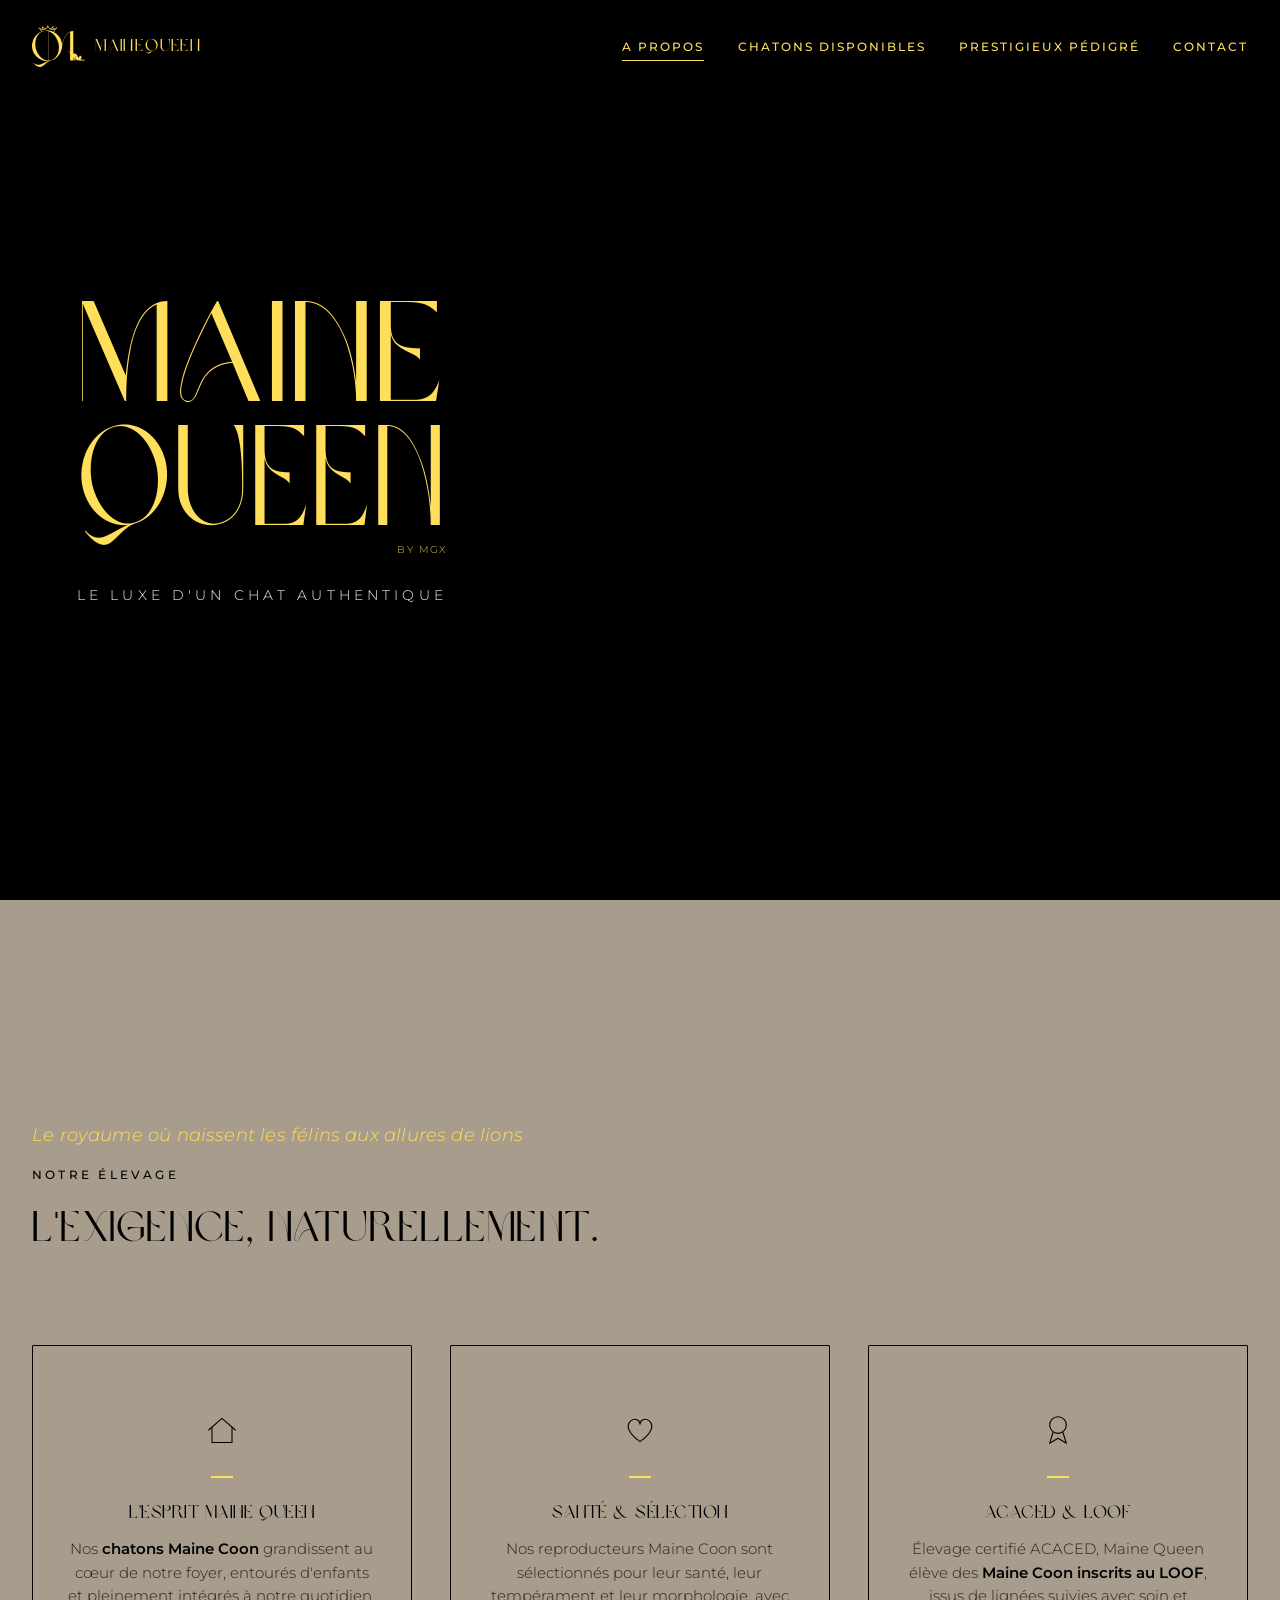
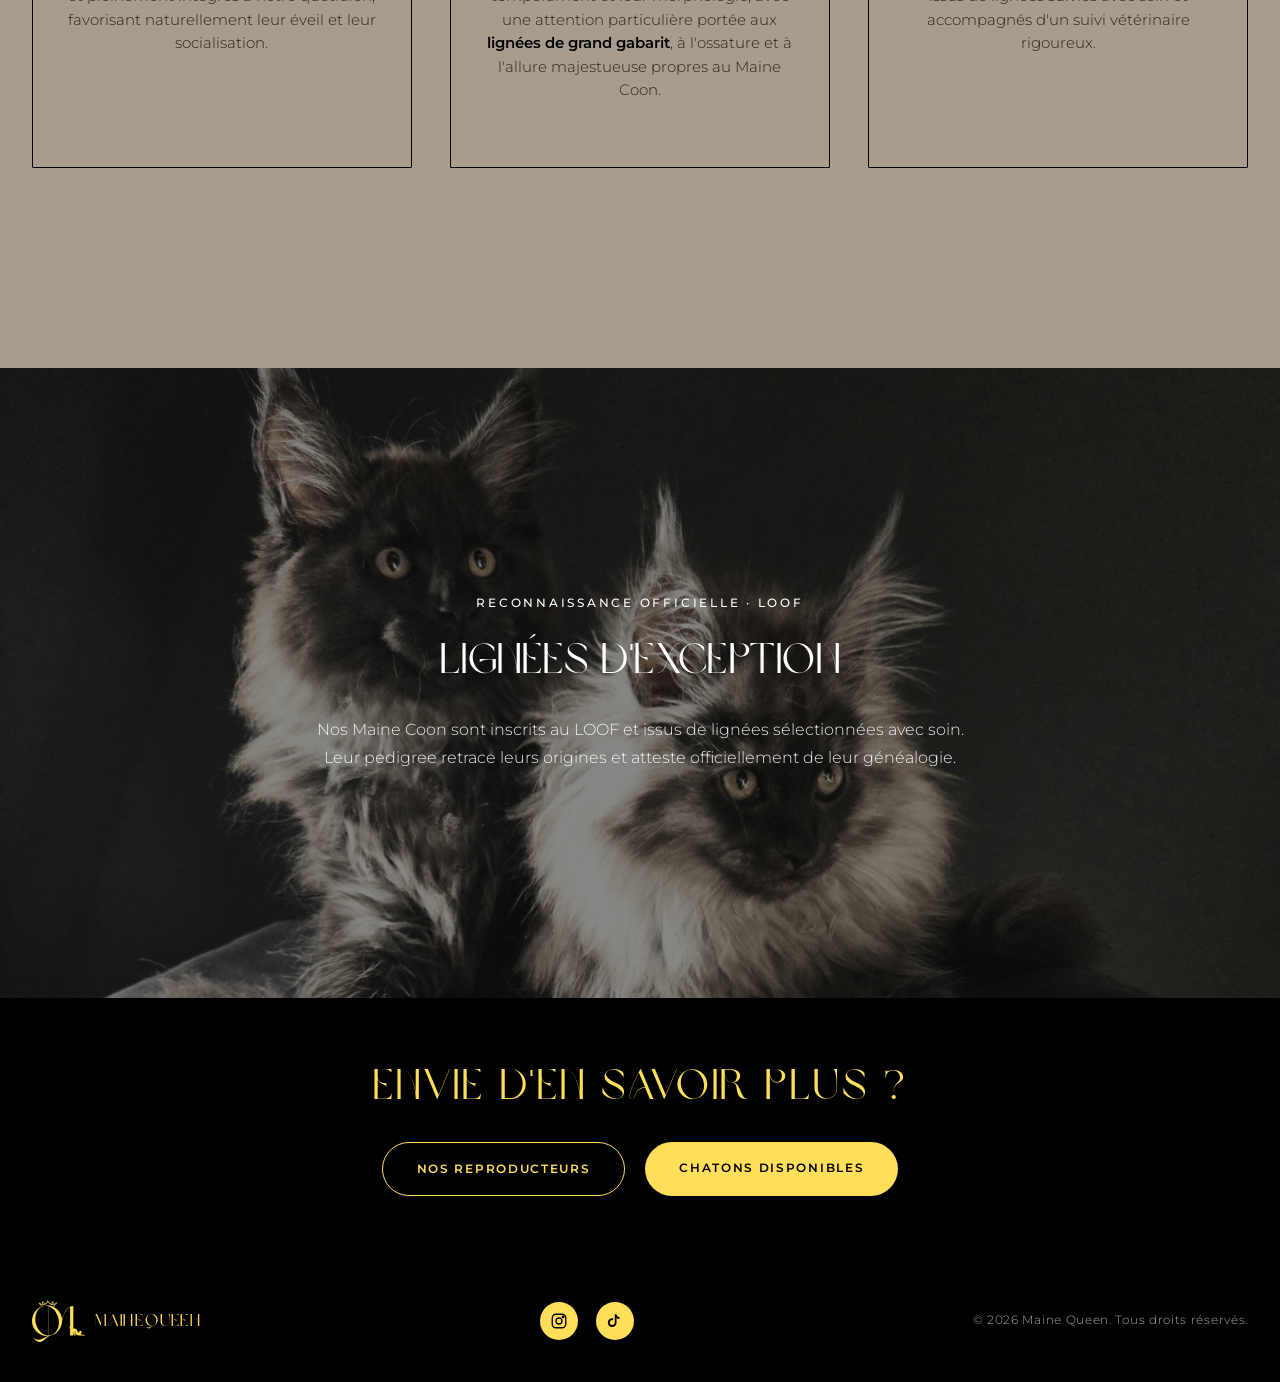
==== index.html @ 129308ff "Premier commit du site Maine Queen Site vitrine complet pour la chatterie Maine Queen : page A propo" ====
<!DOCTYPE html>
<html lang="fr">
<head>
<meta charset="UTF-8">
<meta name="viewport" content="width=device-width, initial-scale=1.0">
<title>Maine Queen — Élevage familial de Maine Coon</title>
<meta name="description" content="Maine Queen, élevage familial de Maine Coon Black Smoke et Silver, certifié ACACED et LOOF. Découvrez nos reproducteurs et nos prochaines portées.">
<link rel="icon" type="image/svg+xml" href="images/logo/logo-gold.svg">
<link rel="preconnect" href="https://fonts.googleapis.com">
<link rel="stylesheet" href="css/style.css?v=79">
</head>
<body>

<header class="site-header nav-overlay" id="siteHeader">
  <nav class="nav">
    <a href="index.html" class="logo">
      <img class="logo-mark" src="images/logo/logo-gold.svg" alt="Maine Queen">
      <span class="logo-text">Maine&nbsp;Queen</span>
    </a>
    <button class="nav-toggle" id="navToggle" aria-label="Ouvrir le menu" aria-expanded="false">
      <span></span><span></span><span></span>
    </button>
    <ul class="nav-links" id="navLinks">
      <li><a href="index.html" aria-current="page">A propos</a></li>
      <li><a href="chatons-disponibles.html">Chatons disponibles</a></li>
      <li><a href="prestigieux-pedigree.html">Prestigieux pédigré</a></li>
      <li><a href="contact.html">Contact</a></li>
    </ul>
  </nav>
</header>

<main>

  <!-- HERO VIDEO -->
  <section class="hero-video">
    <video class="hero-video-el" autoplay muted loop playsinline poster="images/chatterie/visuel-2.jpg">
      <source src="images/hero/hero-video.mp4" type="video/mp4">
    </video>
    <div class="hero-video-fade" aria-hidden="true"></div>
    <div class="hero-video-caption">
      <div class="hero-video-title-group" id="heroTitleGroup">
        <h1 class="hero-video-title">
          <span class="hero-video-line" id="lineMaine">Maine</span>
          <span class="hero-video-line" id="lineQueen">Queen</span>
        </h1>
        <p class="hero-video-by">by mgx</p>
        <p class="hero-video-tagline" id="heroTagline">Le luxe d'un chat authentique</p>
      </div>
    </div>
  </section>


  <!-- NOTRE ÉLEVAGE -->
  <section class="section-taupe elevage-section">
    <div class="container">
      <div class="elevage-header-left">
        <p class="elevage-kicker">Le royaume où naissent les félins aux allures de lions</p>
        <span class="eyebrow">Notre élevage</span>
        <h3 class="feature-title-lg elevage-title-left">L'exigence, naturellement.</h3>
      </div>

      <div class="elevage-cards">
        <div class="elevage-card">
          <svg class="elevage-card-icon" viewBox="0 0 48 48" fill="none" xmlns="http://www.w3.org/2000/svg">
            <path d="M8 24 L24 10 L40 24" stroke="currentColor" stroke-width="1.3" stroke-linecap="round" stroke-linejoin="round"/>
            <path d="M12 21 V39 H36 V21" stroke="currentColor" stroke-width="1.3" stroke-linecap="round" stroke-linejoin="round"/>
          </svg>
          <div class="elevage-card-divider"></div>
          <h4>L'esprit Maine Queen</h4>
          <p>Nos <strong>chatons Maine Coon</strong> grandissent au cœur de notre foyer, entourés d'enfants et pleinement intégrés à notre quotidien, favorisant naturellement leur éveil et leur socialisation.</p>
        </div>

        <div class="elevage-card">
          <svg class="elevage-card-icon" viewBox="0 0 48 48" fill="none" xmlns="http://www.w3.org/2000/svg">
            <path d="M24 38 C11 29 6 19 13 13 C18 9 24 12 24 17 C24 12 30 9 35 13 C42 19 37 29 24 38 Z" stroke="currentColor" stroke-width="1.3" stroke-linecap="round" stroke-linejoin="round"/>
          </svg>
          <div class="elevage-card-divider"></div>
          <h4>Santé &amp; sélection</h4>
          <p>Nos reproducteurs Maine Coon sont sélectionnés pour leur santé, leur tempérament et leur morphologie, avec une attention particulière portée aux <strong>lignées de grand gabarit</strong>, à l'ossature et à l'allure majestueuse propres au Maine Coon.</p>
        </div>

        <div class="elevage-card">
          <svg class="elevage-card-icon" viewBox="0 0 48 48" fill="none" xmlns="http://www.w3.org/2000/svg">
            <circle cx="24" cy="18" r="10" stroke="currentColor" stroke-width="1.3"/>
            <path d="M18 27 L14 40 L24 34 L34 40 L30 27" stroke="currentColor" stroke-width="1.3" stroke-linecap="round" stroke-linejoin="round"/>
          </svg>
          <div class="elevage-card-divider"></div>
          <h4>ACACED &amp; LOOF</h4>
          <p>Élevage certifié ACACED, Maine Queen élève des <strong>Maine Coon inscrits au LOOF</strong>, issus de lignées suivies avec soin et accompagnés d'un suivi vétérinaire rigoureux.</p>
        </div>
      </div>
    </div>

  </section>

  <!-- LOOF / PÉDIGRÉ — full-bleed editorial photo -->
  <section class="loof-hero">
    <div class="loof-hero-media">
      <img src="images/chatterie/lignees-exception.jpg" alt="Maine Coon Maine Queen — lignées d'exception">
      <div class="loof-hero-veil"></div>
    </div>
    <div class="loof-hero-content">
      <span class="loof-eyebrow">Reconnaissance officielle · LOOF</span>
      <h2 class="loof-hero-title">Lignées d'exception</h2>
      <p class="loof-hero-text">Nos Maine Coon sont inscrits au LOOF et issus de lignées sélectionnées avec soin. Leur pedigree retrace leurs origines et atteste officiellement de leur généalogie.</p>
    </div>
  </section>

  <!-- CTA -->
  <section class="section-sm section-black">
    <div class="container" style="text-align:center;">
      <h2 class="section-heading" style="margin-bottom:32px;">Envie d'en savoir plus ?</h2>
      <div style="display:flex; gap:20px; justify-content:center; flex-wrap:wrap;">
        <a href="prestigieux-pedigree.html" class="btn btn-outline">Nos reproducteurs</a>
        <a href="chatons-disponibles.html" class="btn btn-gold">Chatons disponibles</a>
      </div>
    </div>
  </section>

</main>

<footer class="site-footer">
  <div class="container footer-inner">
    <a href="index.html" class="logo">
      <img class="logo-mark" src="images/logo/logo-gold.svg" alt="Maine Queen">
      <span class="logo-text">Maine&nbsp;Queen</span>
    </a>
    <div class="social-links">
      <a href="https://www.instagram.com/maine_queen74" target="_blank" rel="noopener" aria-label="Instagram">
        <svg viewBox="0 0 24 24" fill="none" stroke="currentColor" stroke-width="1.8"><rect x="3" y="3" width="18" height="18" rx="5"/><circle cx="12" cy="12" r="4"/><circle cx="17.5" cy="6.5" r="1"/></svg>
      </a>
      <a href="https://www.tiktok.com/@maine_queen74" target="_blank" rel="noopener" aria-label="TikTok">
        <svg viewBox="0 0 24 24" fill="currentColor"><path d="M14 3c.4 2 1.9 3.6 4 3.9v2.4c-1.5 0-2.9-.4-4-1.2v6.1c0 3.2-2.6 5.8-5.8 5.8S2.4 17.4 2.4 14.2 5 8.4 8.2 8.4c.4 0 .8 0 1.2.1v2.5a3.3 3.3 0 1 0 2.3 3.2V3H14z"/></svg>
      </a>
    </div>
    <p class="footer-copy">© 2026 Maine Queen. Tous droits réservés.</p>
  </div>
</footer>

<script src="js/main.js"></script>
</body>
</html>
---- css/style.css ----
/* ==========================================================================
   Maine Queen — Design System
   ========================================================================== */

@import url('https://fonts.googleapis.com/css2?family=Prata&family=Montserrat:wght@300;400;500;600&display=swap');

@font-face {
  font-family: 'Brown Sugar';
  src: url('../fonts/BrownSugar.ttf') format('truetype');
  font-weight: normal;
  font-style: normal;
  font-display: swap;
}

:root {
  --color-black: #000000;
  --color-black-soft: #0a0a0a;
  --color-gold: #ffde59;
  --color-gold-dark: #e6c23f;
  --color-cream: #faf6ee;
  --color-taupe: #a89d8d;
  --color-taupe-light: #d9d2c6;
  --color-text-dark: #26221d;
  --color-text-light: #f6f1e6;
  --color-white: #ffffff;

  --font-display: 'Brown Sugar', 'Prata', 'Georgia', serif;
  --font-body: 'Montserrat', 'Helvetica Neue', Arial, sans-serif;

  --max-width: 1280px;
  --nav-height: 92px;

  --transition: 0.25s ease;
}

/* ---------- Reset ---------- */
*, *::before, *::after { box-sizing: border-box; margin: 0; padding: 0; }

html { scroll-behavior: smooth; }

body {
  font-family: var(--font-body);
  color: var(--color-text-dark);
  background: var(--color-cream);
  line-height: 1.65;
  font-weight: 300;
  -webkit-font-smoothing: antialiased;
}

img { max-width: 100%; display: block; }

a { color: inherit; text-decoration: none; }

ul { list-style: none; }

button { font-family: inherit; cursor: pointer; border: none; background: none; }

h1, h2, h3, h4 {
  font-family: var(--font-display);
  font-weight: 400;
  line-height: 1.15;
}

.container {
  max-width: var(--max-width);
  margin: 0 auto;
  padding: 0 32px;
}

/* ---------- Eyebrow / small caps label ---------- */
.eyebrow {
  font-family: var(--font-body);
  font-size: 0.72rem;
  letter-spacing: 0.28em;
  text-transform: uppercase;
  font-weight: 500;
}

/* ==========================================================================
   Top bar
   ========================================================================== */
.top-bar {
  background: var(--color-black-soft);
  border-bottom: 1px solid rgba(255, 222, 89, 0.15);
  padding: 9px 0;
}

.top-bar p {
  text-align: center;
  color: var(--color-gold);
  font-size: 0.68rem;
  letter-spacing: 0.16em;
  text-transform: uppercase;
  font-weight: 500;
  opacity: 0.9;
}

/* ==========================================================================
   Header / Navigation
   ========================================================================== */
.site-header {
  position: sticky;
  top: 0;
  z-index: 100;
  background: var(--color-black);
  height: var(--nav-height);
}

/* Transparent overlay variant — sits on top of the hero video, turns solid on scroll */
.site-header.nav-overlay {
  position: fixed;
  top: 0;
  left: 0;
  right: 0;
  background: transparent;
  transition: background var(--transition);
}

.site-header.nav-overlay.scrolled {
  background: var(--color-black);
}

.nav {
  max-width: var(--max-width);
  margin: 0 auto;
  height: 100%;
  padding: 0 clamp(16px, 4vw, 32px);
  display: flex;
  align-items: center;
  justify-content: space-between;
  gap: 20px;
}

.logo {
  display: flex;
  align-items: center;
  gap: 10px;
  color: var(--color-gold);
}

.logo-mark { height: clamp(30px, 6vw, 42px); width: auto; flex-shrink: 0; }

.logo-text {
  font-family: var(--font-display);
  font-size: clamp(0.8rem, 2.4vw, 1.05rem);
  letter-spacing: 0.08em;
  white-space: nowrap;
}

.nav-links {
  display: flex;
  gap: clamp(10px, 2.6vw, 42px);
}

.nav-links a {
  color: var(--color-gold);
  font-size: clamp(0.58rem, 1.5vw, 0.78rem);
  letter-spacing: clamp(0.05em, 1vw, 0.16em);
  text-transform: uppercase;
  font-weight: 500;
  white-space: nowrap;
  padding-bottom: 6px;
  border-bottom: 1px solid transparent;
  transition: border-color var(--transition);
}

.nav-links a:hover,
.nav-links a[aria-current="page"] {
  border-bottom-color: var(--color-gold);
}

.nav-toggle {
  display: none;
  flex-direction: column;
  gap: 5px;
  padding: 8px;
}

.nav-toggle span {
  width: 24px;
  height: 1.5px;
  background: var(--color-gold);
  transition: transform var(--transition), opacity var(--transition);
}

/* ==========================================================================
   Buttons
   ========================================================================== */
.btn {
  display: inline-block;
  font-size: 0.75rem;
  letter-spacing: 0.14em;
  text-transform: uppercase;
  font-weight: 600;
  padding: 16px 34px;
  border-radius: 999px;
  transition: transform var(--transition), background var(--transition);
}

.btn-gold {
  background: var(--color-gold);
  color: var(--color-black);
}

.btn-gold:hover { background: var(--color-gold-dark); transform: translateY(-2px); }

.btn-outline {
  background: transparent;
  color: var(--color-gold);
  border: 1px solid var(--color-gold);
}

.btn-outline:hover { background: var(--color-gold); color: var(--color-black); }

/* ==========================================================================
   Hero video
   ========================================================================== */
.hero-video {
  position: relative;
  width: 100%;
  height: 100vh;
  height: 100svh;
  overflow: hidden;
  background: var(--color-black);
}

.hero-video-el {
  width: 100%;
  height: 100%;
  object-fit: cover;
  object-position: center;
  display: block;
}

/* fades from black to reveal the video on load */
.hero-video-fade {
  position: absolute;
  inset: 0;
  background: var(--color-black);
  opacity: 1;
  animation: hero-fade-in 1.6s ease forwards;
  pointer-events: none;
}

.hero-video-caption {
  position: absolute;
  top: 50%;
  left: 6%;
  transform: translateY(-50%);
  z-index: 10;
  pointer-events: none;
  text-align: left;
  max-width: 90%;
}

.hero-video-title-group {
  width: max-content;
  max-width: 100%;
}

.hero-video-caption h1 {
  color: var(--color-gold);
  font-size: clamp(4.2rem, 11vw, 9.5rem);
  text-transform: uppercase;
  letter-spacing: 0.02em;
  line-height: 0.88;
  text-shadow: 0 2px 24px rgba(0, 0, 0, 0.5);
}

.hero-video-line {
  display: block;
  width: max-content;
  transform-origin: left top;
}

.hero-video-by {
  color: var(--color-gold);
  font-size: 0.65rem;
  letter-spacing: 0.14em;
  text-transform: uppercase;
  text-align: right;
  opacity: 0.9;
  margin-top: 0;
}

.hero-video-tagline {
  color: var(--color-text-light);
  font-size: clamp(0.6rem, 2.2vw, 0.85rem);
  letter-spacing: 0.05em;
  text-transform: uppercase;
  white-space: nowrap;
  width: max-content;
  transform-origin: left top;
  margin-top: 26px;
  text-shadow: 0 2px 12px rgba(0, 0, 0, 0.5);
}

/* smooths the cut into the section below */
.hero-video::after {
  content: '';
  position: absolute;
  left: 0;
  right: 0;
  bottom: 0;
  height: 220px;
  background: linear-gradient(to bottom, transparent, var(--color-black));
  pointer-events: none;
}

@keyframes hero-fade-in {
  from { opacity: 1; }
  to { opacity: 0; }
}

/* ==========================================================================
   Photo placeholder (until real photos are added)
   ========================================================================== */
.photo-placeholder {
  display: flex;
  flex-direction: column;
  align-items: center;
  justify-content: center;
  gap: 10px;
  text-align: center;
  min-height: 260px;
  height: 100%;
  width: 100%;
  border: 1px dashed var(--color-gold);
  background: repeating-linear-gradient(
    135deg,
    rgba(255, 222, 89, 0.06),
    rgba(255, 222, 89, 0.06) 10px,
    transparent 10px,
    transparent 20px
  );
  color: var(--color-gold);
  padding: 24px;
  border-radius: 4px;
}

.photo-placeholder svg { width: 34px; height: 34px; opacity: 0.8; }

.photo-placeholder span {
  font-size: 0.7rem;
  letter-spacing: 0.08em;
  text-transform: uppercase;
  max-width: 220px;
  opacity: 0.85;
}

/* ---------- Real photo frame ---------- */
.media-frame {
  width: 100%;
  height: 100%;
  min-height: 260px;
  border-radius: 4px;
  overflow: hidden;
}

.media-frame img {
  width: 100%;
  height: 100%;
  object-fit: cover;
  object-position: center 20%;
  display: block;
}

/* shows the full photo uncropped, letterboxed on the frame's own background */
.media-frame.contain {
  background: var(--color-black);
}

.media-frame.contain img {
  object-fit: contain;
  object-position: center;
}

/* variant on light backgrounds */
.photo-placeholder.on-light {
  border-color: var(--color-taupe);
  color: var(--color-taupe);
  background: repeating-linear-gradient(
    135deg,
    rgba(38, 34, 29, 0.04),
    rgba(38, 34, 29, 0.04) 10px,
    transparent 10px,
    transparent 20px
  );
}

/* ==========================================================================
   Sections — colour blocks
   ========================================================================== */
.section { padding: 100px 0; }
.section-sm { padding: 64px 0; }

.section-black { background: var(--color-black); color: var(--color-text-light); }
.section-gold { background: var(--color-gold); color: var(--color-black); }
.section-cream { background: var(--color-cream); color: var(--color-text-dark); }
.section-taupe { background: var(--color-taupe); color: var(--color-text-dark); }

.section-heading {
  text-transform: uppercase;
  letter-spacing: 0.06em;
  font-size: clamp(1.8rem, 3.4vw, 2.6rem);
  margin-bottom: 20px;
}

.section-black .section-heading,
.section-taupe .section-heading { color: var(--color-gold); }

.section-lead {
  max-width: 640px;
  font-size: 0.98rem;
}

/* ---------- Ticker / origin banner ---------- */
.ticker {
  background: var(--color-gold);
  color: var(--color-black);
  overflow: hidden;
  white-space: nowrap;
  padding: 14px 0;
}

.ticker-track {
  display: inline-block;
  padding-left: 100%;
  animation: ticker-scroll 22s linear infinite;
  font-size: 0.75rem;
  letter-spacing: 0.2em;
  text-transform: uppercase;
  font-weight: 600;
}

@keyframes ticker-scroll {
  from { transform: translateX(0); }
  to { transform: translateX(-100%); }
}

/* ==========================================================================
   Two-column feature block (text + photo)
   ========================================================================== */
.feature {
  display: grid;
  grid-template-columns: 1fr 1fr;
  gap: 64px;
  align-items: center;
}

.feature + .feature { margin-top: 90px; }

.feature-reverse { direction: rtl; }
.feature-reverse > * { direction: ltr; }

.feature h3 {
  color: var(--color-gold);
  text-transform: uppercase;
  letter-spacing: 0.05em;
  font-size: 1.5rem;
  margin-bottom: 18px;
}

.section-cream .feature h3,
.section-taupe .feature h3 { color: var(--color-black); }

.feature p + p { margin-top: 14px; }

/* ---------- "Notre élevage" — architectural 3-panel layout ---------- */
.elevage-section {
  padding-top: 220px;
  padding-bottom: 200px;
}

.elevage-header-left {
  text-align: left;
  margin-bottom: 96px;
}

.elevage-kicker {
  display: block;
  color: var(--color-gold);
  font-family: var(--font-body);
  font-style: italic;
  font-size: clamp(1rem, 1.5vw, 1.15rem);
  letter-spacing: 0.01em;
  margin: 0 0 16px;
}

.elevage-header-left .eyebrow {
  display: block;
  color: var(--color-black);
  margin-bottom: 22px;
}

.feature-title-lg {
  color: var(--color-black);
  text-transform: uppercase;
  letter-spacing: 0.03em;
  font-size: clamp(1.8rem, 3.4vw, 2.6rem);
  line-height: 1;
  white-space: nowrap;
}

.elevage-title-left {
  margin: 0;
}

.elevage-cards {
  display: grid;
  grid-template-columns: repeat(3, 1fr);
  gap: clamp(14px, 3vw, 48px);
}

.elevage-card {
  border: 1px solid var(--color-black);
  border-radius: 1px;
  background: transparent;
  padding: clamp(24px, 5vw, 64px) clamp(14px, 2.6vw, 36px);
  display: flex;
  flex-direction: column;
  align-items: center;
  text-align: center;
}

.elevage-card-icon {
  width: clamp(24px, 4vw, 40px);
  height: clamp(24px, 4vw, 40px);
  color: var(--color-black);
}

.elevage-card-divider {
  width: 22px;
  height: 2px;
  background: var(--color-gold);
  margin: clamp(14px, 2.6vw, 26px) 0 clamp(12px, 2.2vw, 24px);
}

.elevage-card h4 {
  font-family: var(--font-display);
  color: var(--color-black);
  text-transform: uppercase;
  letter-spacing: 0.03em;
  font-size: clamp(0.82rem, 1.7vw, 1.1rem);
  margin-bottom: clamp(8px, 1.6vw, 16px);
}

.elevage-card p {
  font-size: clamp(0.72rem, 1.3vw, 0.92rem);
  line-height: 1.6;
  color: var(--color-text-dark);
}

.elevage-card p strong {
  font-weight: 600;
  color: var(--color-black);
}

/* ---------- LOOF / Pédigré — full-bleed cinematic photo, centered ---------- */
.loof-hero {
  position: relative;
  width: 100vw;
  left: 50%;
  transform: translateX(-50%);
  height: clamp(480px, 70vh, 760px);
  overflow: hidden;
  color: var(--color-white);
}

.loof-hero-media {
  position: absolute;
  inset: 0;
  width: 100%;
  height: 100%;
}

.loof-hero-media img {
  position: absolute;
  inset: 0;
  width: 100%;
  height: 100%;
  object-fit: cover;
  object-position: center 20%;
}

.loof-hero-veil {
  position: absolute;
  inset: 0;
  background: rgba(15, 14, 12, 0.5);
}

.loof-hero-content {
  position: relative;
  z-index: 2;
  height: 100%;
  display: flex;
  flex-direction: column;
  align-items: center;
  justify-content: center;
  text-align: center;
  padding: 40px 24px;
}

.loof-eyebrow {
  font-family: var(--font-body);
  font-size: 0.72rem;
  letter-spacing: 0.24em;
  text-transform: uppercase;
  font-weight: 500;
  color: var(--color-white);
  margin-bottom: 26px;
}

.loof-hero-title {
  font-size: clamp(1.8rem, 3.4vw, 2.6rem);
  line-height: 1;
  white-space: nowrap;
  text-transform: uppercase;
  letter-spacing: 0.01em;
  color: var(--color-white);
  margin-bottom: 34px;
}

.loof-hero-text {
  max-width: 680px;
  font-size: 1.02rem;
  line-height: 1.75;
  color: var(--color-white);
  opacity: 0.92;
}

@media (max-width: 700px) {
  .loof-hero-title {
    white-space: normal;
    font-size: clamp(1.8rem, 3.4vw, 2.6rem);
  }
}

/* ---------- Mobile-only: header bar + hero video caption ---------- */
@media (max-width: 700px) {
  :root {
    --nav-height: 60px;
  }

  .logo-mark { height: 24px; }
  .logo-text { font-size: 0.68rem; }

  .hero-video-caption {
    top: auto;
    bottom: 30px;
    left: 26px;
    right: 26px;
    transform: none;
    max-width: calc(100% - 52px);
  }

  .hero-video-tagline {
    font-size: clamp(13px, 3.8vw, 15px);
    letter-spacing: 0.1em;
    margin-top: 30px;
  }

  .hero-video-el {
    object-position: 68% 32%;
  }
}

@media (max-width: 460px) {
  .elevage-cards {
    grid-template-columns: 1fr;
  }
}

@media (max-width: 700px) {
  .feature-title-lg {
    white-space: normal;
    font-size: clamp(1.8rem, 3.4vw, 2.6rem);
  }
}

/* ==========================================================================
   Reproducteur cards
   ========================================================================== */
.repro-grid {
  display: grid;
  gap: 56px;
}

.repro-card {
  display: grid;
  grid-template-columns: 1fr 1fr;
  gap: 0;
  background: var(--color-cream);
  border-radius: 4px;
  overflow: hidden;
}

.repro-info {
  padding: 44px;
  display: flex;
  flex-direction: column;
  justify-content: center;
  gap: 16px;
}

.repro-name {
  font-size: 1.6rem;
  text-transform: uppercase;
  letter-spacing: 0.06em;
}

.repro-info p { font-size: 0.92rem; }

.repro-info .btn { align-self: flex-start; margin-top: 10px; }

/* ==========================================================================
   Portée (litter) rows
   ========================================================================== */
.portee-row {
  display: grid;
  grid-template-columns: 260px 1fr;
  gap: 40px;
  align-items: center;
}

.portee-row + .portee-row { margin-top: 70px; }

.portee-year {
  font-size: 0.9rem;
  letter-spacing: 0.1em;
  opacity: 0.7;
  margin-bottom: 6px;
}

.portee-photo { border-radius: 50% / 40%; overflow: hidden; }
.portee-photo .photo-placeholder { border-radius: 50% / 40%; aspect-ratio: 1 / 1; min-height: unset; }

.portee-kittens {
  background: var(--color-cream);
  color: var(--color-text-dark);
  padding: 18px 24px;
  font-size: 0.88rem;
  display: inline-block;
  max-width: 460px;
}

.section-gold .portee-kittens { background: rgba(255,255,255,0.55); }

/* ==========================================================================
   Contact page — editorial redesign
   ========================================================================== */

/* ---------- Hero ---------- */
.contact-hero {
  position: relative;
  background: var(--color-gold);
  overflow: hidden;
  padding: clamp(70px, 10vw, 130px) 0;
}

.contact-hero-watermark {
  position: absolute;
  top: 50%;
  right: -4%;
  transform: translateY(-50%);
  height: 160%;
  width: auto;
  opacity: 0.07;
  pointer-events: none;
}

.contact-hero-inner {
  max-width: 550px;
  text-align: left;
}

.contact-hero-title {
  color: var(--color-black);
  text-transform: uppercase;
  letter-spacing: 0.03em;
  font-size: clamp(42px, 5vw, 68px);
  margin-bottom: 22px;
}

.contact-hero-rule {
  width: 48px;
  height: 1px;
  background: var(--color-black);
  margin-bottom: 26px;
}

.contact-hero-eyebrow {
  font-weight: 600;
  color: var(--color-black);
  font-size: 0.98rem;
  margin-bottom: 12px;
}

.contact-hero-text {
  color: var(--color-black);
  font-size: 1rem;
  line-height: 1.75;
  opacity: 0.82;
}

/* ---------- Photo band — no crop, full photo always visible ---------- */
.contact-photo-band {
  width: 100%;
  height: clamp(420px, 60vh, 700px);
  background: #eee4d7;
  overflow: hidden;
}

.contact-photo-band img {
  width: auto;
  height: auto;
  max-width: 100%;
  max-height: 620px;
  display: block;
  margin: 0 auto;
}

.contact-photo-band video {
  width: 100%;
  height: 100%;
  object-fit: cover;
  display: block;
}

/* ---------- Main: form + presence ---------- */
.contact-main {
  background: var(--color-black);
  padding: 70px 24px;
}

.contact-main-grid {
  max-width: 1220px;
  margin: 0 auto;
  display: grid;
  grid-template-columns: 1fr 1px 1fr;
  gap: 64px;
  align-items: start;
}

.contact-col-divider {
  align-self: stretch;
  width: 1px;
  background: rgba(255, 255, 255, 0.12);
}

.contact-col-title {
  color: var(--color-gold);
  text-transform: uppercase;
  letter-spacing: 0.04em;
  font-size: 1.3rem;
}

.contact-col-rule {
  width: 40px;
  height: 1px;
  background: var(--color-gold);
  margin: 16px 0 28px;
}

/* form */
.contact-form-grid {
  display: grid;
  grid-template-columns: 1fr 1fr;
  gap: 22px 20px;
  margin-bottom: 26px;
}

.contact-form-grid .form-field.full { grid-column: 1 / -1; }

.form-field { display: flex; flex-direction: column; gap: 8px; }

.form-field label {
  font-size: 0.72rem;
  letter-spacing: 0.1em;
  text-transform: uppercase;
  color: var(--color-white);
  opacity: 0.7;
}

.form-field input,
.form-field textarea {
  background: var(--color-cream);
  border: 1px solid transparent;
  border-radius: 2px;
  padding: 14px 16px;
  font-family: var(--font-body);
  font-size: 0.9rem;
  color: var(--color-text-dark);
}

.form-field input:focus,
.form-field textarea:focus {
  outline: none;
  border-color: var(--color-gold);
}

.form-field textarea { resize: vertical; min-height: 120px; }

.contact-submit {
  display: block;
  width: 100%;
  background: var(--color-gold);
  color: var(--color-black);
  border-radius: 2px;
  padding: 16px 24px;
  font-size: 0.78rem;
  letter-spacing: 0.14em;
  text-transform: uppercase;
  font-weight: 600;
  transition: background var(--transition);
}

.contact-submit:hover { background: var(--color-gold-dark); }

.contact-form-note {
  margin-top: 18px;
  font-size: 0.72rem;
  line-height: 1.6;
  color: var(--color-white);
  opacity: 0.5;
}

/* presence column */
.contact-presence-text {
  font-size: 0.92rem;
  line-height: 1.7;
  color: var(--color-white);
  opacity: 0.78;
}

.contact-presence-text + .contact-presence-text { margin-top: 16px; }

.contact-map-wrap { margin: 32px 0 24px; }

.contact-map { width: 100%; height: auto; }

.contact-map-label {
  font-family: var(--font-body);
  font-size: 11px;
  letter-spacing: 0.08em;
  fill: var(--color-white);
  opacity: 0.85;
}

.contact-map-caption {
  font-size: 0.7rem;
  letter-spacing: 0.06em;
  opacity: 0.5;
  color: var(--color-white);
  text-align: center;
  margin-top: 8px;
}

.contact-zone-box {
  background: var(--color-gold);
  color: var(--color-black);
  padding: 26px 28px;
  max-width: 100%;
  box-sizing: border-box;
}

.contact-zone-box h3 {
  font-size: 0.75rem;
  letter-spacing: 0.14em;
  text-transform: uppercase;
  margin-bottom: 16px;
}

.contact-zone-box ul { display: flex; flex-direction: column; gap: 10px; }

.contact-zone-box li {
  display: flex;
  align-items: center;
  gap: 10px;
  font-size: 0.9rem;
}

.contact-zone-box svg { width: 16px; height: 16px; flex-shrink: 0; }

/* footer accent */
.contact-footer { border-top: 1px solid rgba(255, 222, 89, 0.25); }

@media (max-width: 800px) {
  .contact-main-grid {
    grid-template-columns: 1fr;
    gap: 0;
  }

  .contact-col-divider { display: none; }

  .contact-col-form {
    margin-bottom: 56px;
    padding-bottom: 56px;
    border-bottom: 1px solid rgba(255, 255, 255, 0.12);
  }
}

@media (max-width: 560px) {
  .contact-form-grid { grid-template-columns: 1fr; }
  .contact-form-grid .form-field { grid-column: 1 / -1; }
}

/* ==========================================================================
   Footer
   ========================================================================== */
.site-footer {
  background: var(--color-black);
  color: var(--color-text-light);
  padding: 40px 0;
}

.footer-inner {
  display: flex;
  align-items: center;
  justify-content: space-between;
  gap: 20px;
  flex-wrap: wrap;
}

.social-links { display: flex; gap: 18px; }

.social-links a {
  width: 38px;
  height: 38px;
  display: flex;
  align-items: center;
  justify-content: center;
  border-radius: 50%;
  background: var(--color-gold);
  color: var(--color-black);
}

.social-links svg { width: 18px; height: 18px; }

.footer-copy {
  font-size: 0.72rem;
  letter-spacing: 0.06em;
  opacity: 0.7;
}

/* ==========================================================================
   Availability banner (year)
   ========================================================================== */
.year-banner {
  background: var(--color-gold);
  color: var(--color-black);
  padding: 50px 0;
}

.year-banner .container h1 {
  font-size: clamp(2.6rem, 6vw, 4rem);
}

/* ==========================================================================
   Chatons disponibles — immersive photo hero + editorial statement
   ========================================================================== */
.kittens-hero {
  position: relative;
  width: 100%;
  height: clamp(550px, 65vh, 700px);
  overflow: hidden;
  color: var(--color-white);
}

.kittens-hero-media {
  position: absolute;
  inset: 0;
  width: 100%;
  height: 100%;
  background: #000000;
}

.kittens-hero-media img {
  position: absolute;
  inset: 0;
  width: 100%;
  height: 100%;
  object-fit: contain;
  object-position: right center;
}

.kittens-hero-veil {
  position: absolute;
  inset: 0;
  background: rgba(0, 0, 0, 0.25);
}

.kittens-hero-content {
  position: relative;
  z-index: 2;
  height: 100%;
  display: flex;
  flex-direction: column;
  align-items: center;
  justify-content: center;
  text-align: center;
  padding: 40px 24px;
}

.kittens-hero-title {
  color: var(--color-white);
  text-transform: uppercase;
  letter-spacing: 0.02em;
  font-size: clamp(1.8rem, 3.4vw, 2.6rem);
  line-height: 1.05;
  margin: 24px 0 28px;
}

.kittens-hero-text {
  max-width: 600px;
  font-size: 1rem;
  line-height: 1.7;
  color: var(--color-white);
  opacity: 0.92;
  margin-bottom: 36px;
}

.btn-white-outline {
  background: transparent;
  color: var(--color-white);
  border: 1px solid var(--color-white);
}

.btn-white-outline:hover {
  background: rgba(255, 255, 255, 0.12);
}

.kittens-statement {
  background: #2F2A26;
  padding: clamp(65px, 7vw, 80px) 24px;
}

.kittens-statement-grid {
  max-width: 1180px;
  margin: 0 auto;
  display: grid;
  grid-template-columns: 1fr 1px 1fr;
  gap: 64px;
  align-items: center;
}

.kittens-statement-col-left,
.kittens-statement-col-right {
  text-align: left;
}

.kittens-statement-divider {
  align-self: stretch;
  width: 1px;
  background: rgba(245, 241, 235, 0.18);
}

.kittens-statement-eyebrow {
  display: block;
  font-size: 0.7rem;
  letter-spacing: 0.28em;
  text-transform: uppercase;
  font-weight: 500;
  color: #FFDE59;
}

.kittens-statement-rule {
  width: 40px;
  height: 1px;
  background: #FFDE59;
  margin: 14px 0 24px;
}

.kittens-statement-lead {
  max-width: 460px;
  margin: 0;
  font-family: var(--font-display);
  font-weight: 400;
  color: #F5F1EB;
  font-size: clamp(1.8rem, 3.4vw, 2.6rem);
  line-height: 1.15;
}

.kittens-statement-text {
  max-width: 480px;
  margin: 0;
  font-family: var(--font-body);
  font-weight: 300;
  color: #F5F1EB;
  font-size: clamp(16px, 1.3vw, 18px);
  line-height: 1.6;
  opacity: 0.72;
}

.kittens-statement-text + .kittens-statement-text {
  margin-top: 22px;
}

@media (max-width: 800px) {
  .kittens-statement-grid {
    grid-template-columns: 1fr;
    gap: 0;
  }

  .kittens-statement-divider {
    display: none;
  }

  .kittens-statement-col-left {
    margin-bottom: 32px;
    padding-bottom: 32px;
    border-bottom: 1px solid rgba(245, 241, 235, 0.18);
  }

  .kittens-statement-lead,
  .kittens-statement-text {
    max-width: none;
  }
}

@media (max-width: 700px) {
  .kittens-hero-title { font-size: clamp(1.8rem, 3.4vw, 2.6rem); }
}

/* ==========================================================================
   Portées — full-bleed intro + portfolio slider
   ========================================================================== */
.portees-intro {
  position: relative;
  width: 100vw;
  left: 50%;
  transform: translateX(-50%);
  height: clamp(550px, 65vw, 880px);
  overflow: hidden;
  color: var(--color-white);
}

.portees-intro-media {
  position: absolute;
  inset: 0;
  width: 100%;
  height: 100%;
}

.portees-intro-media img {
  position: absolute;
  inset: 0;
  width: 100%;
  height: 100%;
  object-fit: cover;
  object-position: center;
  display: block;
}

.portees-intro-veil {
  position: absolute;
  inset: 0;
  background: rgba(0, 0, 0, 0.4);
}

.portees-intro-content {
  position: absolute;
  inset: 0;
  z-index: 2;
  display: flex;
  flex-direction: column;
  align-items: center;
  justify-content: center;
  text-align: center;
  padding: 40px 24px;
}

.portees-intro-title {
  color: var(--color-white);
  text-transform: uppercase;
  letter-spacing: 0.02em;
  font-size: clamp(1.8rem, 3.4vw, 2.6rem);
  line-height: 1.04;
  margin: 22px 0 22px;
}

.portees-intro-sub {
  font-size: 0.85rem;
  letter-spacing: 0.14em;
  text-transform: uppercase;
  color: var(--color-white);
  opacity: 0.75;
}

.portees-slider-section {
  background: var(--color-gold);
  padding: 100px 0 90px;
}

.portees-slider-header {
  margin-bottom: 56px;
}

.portees-slider-heading {
  color: var(--color-black);
  text-transform: uppercase;
  letter-spacing: 0.03em;
  font-size: clamp(1.3rem, 2.4vw, 1.8rem);
  margin-top: 14px;
}

.portees-slider-wrap {
  position: relative;
}

.portees-track {
  display: flex;
  flex-wrap: wrap;
  justify-content: center;
  align-items: flex-start;
  gap: 40px;
  padding: 0 24px;
}

.portee-slide {
  flex: 1 1 300px;
  max-width: 320px;
  background: var(--color-cream);
  border: 1px solid rgba(38, 34, 29, 0.15);
  border-radius: 999px 999px 18px 18px;
  overflow: hidden;
  text-align: center;
  box-shadow: 0 20px 44px rgba(38, 34, 29, 0.18);
}

.portee-slide-media {
  width: 100%;
  aspect-ratio: 4 / 5;
  background: var(--color-black);
}

.portee-slide-media .photo-placeholder {
  height: 100%;
  min-height: unset;
}

.portee-slide-info { padding: 26px 26px 20px; }

.portee-slide-info h4 {
  display: flex;
  align-items: baseline;
  justify-content: center;
  gap: 14px;
}

.portee-slide-number {
  font-family: var(--font-display);
  color: var(--color-gold-dark);
  text-transform: uppercase;
  letter-spacing: 0.05em;
  font-size: 1.2rem;
}

.portee-slide-year {
  font-size: 0.72rem;
  letter-spacing: 0.16em;
  text-transform: uppercase;
  color: var(--color-text-dark);
  opacity: 0.5;
}

.portee-slide-name {
  font-family: var(--font-display);
  color: var(--color-text-dark);
  text-transform: uppercase;
  letter-spacing: 0.02em;
  font-size: 1.5rem;
  margin: 10px 0 10px;
}

.portee-slide-detail {
  font-size: 0.85rem;
  line-height: 1.6;
  color: var(--color-text-dark);
  opacity: 0.72;
}

.portee-slide-cta {
  display: inline-flex;
  align-items: center;
  gap: 8px;
  margin-top: 18px;
  padding: 0;
  background: none;
  border: none;
  color: var(--color-gold-dark);
  text-transform: uppercase;
  letter-spacing: 0.1em;
  font-size: 0.72rem;
  font-family: var(--font-body);
  cursor: pointer;
  transition: gap var(--transition), color var(--transition);
}

.portee-slide-cta:hover {
  gap: 12px;
  color: var(--color-text-dark);
}

@media (max-width: 700px) {
  .portees-track { padding: 0 20px; gap: 32px; }
  .portee-slide { flex-basis: 100%; max-width: 340px; }
}

.portee-slide-media { cursor: pointer; }

/* ==========================================================================
   Galerie portées — lightbox immersive
   ========================================================================== */
.gallery-lightbox {
  position: fixed;
  inset: 0;
  z-index: 999;
  display: none;
  flex-direction: column;
  background: #000;
}

.gallery-lightbox.open { display: flex; }

body.gallery-open { overflow: hidden; }

.gallery-lightbox-top {
  display: flex;
  align-items: center;
  justify-content: space-between;
  gap: 16px;
  padding: 20px 24px;
  color: var(--color-white);
  z-index: 2;
}

.gallery-lightbox-title {
  font-family: var(--font-display);
  text-transform: uppercase;
  letter-spacing: 0.05em;
  font-size: 0.95rem;
  color: var(--color-gold);
}

.gallery-lightbox-counter {
  font-size: 0.75rem;
  letter-spacing: 0.14em;
  opacity: 0.65;
  margin-left: auto;
  margin-right: 20px;
}

.gallery-lightbox-close {
  flex: 0 0 auto;
  width: 36px;
  height: 36px;
  border-radius: 50%;
  border: 1px solid rgba(255, 255, 255, 0.3);
  background: transparent;
  color: var(--color-white);
  font-size: 1.3rem;
  line-height: 1;
  display: flex;
  align-items: center;
  justify-content: center;
  cursor: pointer;
  transition: border-color var(--transition), background var(--transition);
}

.gallery-lightbox-close:hover {
  border-color: var(--color-white);
  background: rgba(255, 255, 255, 0.08);
}

.gallery-stage {
  flex: 1;
  min-height: 0;
  display: flex;
  align-items: center;
  justify-content: center;
  position: relative;
  padding: 0 76px 16px;
  user-select: none;
}

.gallery-stage img,
.gallery-stage video {
  max-width: 100%;
  max-height: 100%;
  object-fit: contain;
  display: block;
}

/* son coupé en permanence : masque le bouton mute/volume des contrôles natifs */
.gallery-video-silent::-webkit-media-controls-mute-button,
.gallery-video-silent::-webkit-media-controls-volume-slider,
.gallery-video-silent::-webkit-media-controls-volume-slider-container {
  display: none !important;
}

.gallery-placeholder {
  display: flex;
  flex-direction: column;
  align-items: center;
  justify-content: center;
  gap: 16px;
  width: min(520px, 100%);
  aspect-ratio: 4 / 5;
  max-height: 100%;
  border: 1px dashed var(--color-gold);
  color: var(--color-gold);
  background: repeating-linear-gradient(
    135deg,
    rgba(255, 222, 89, 0.05),
    rgba(255, 222, 89, 0.05) 10px,
    transparent 10px,
    transparent 20px
  );
}

.gallery-placeholder svg { width: 40px; height: 40px; opacity: 0.85; }

.gallery-placeholder span {
  font-size: 0.72rem;
  letter-spacing: 0.1em;
  text-transform: uppercase;
  text-align: center;
  max-width: 240px;
  opacity: 0.9;
}

.gallery-nav {
  position: absolute;
  top: 50%;
  transform: translateY(-50%);
  width: 46px;
  height: 46px;
  border-radius: 50%;
  border: 1px solid rgba(255, 255, 255, 0.35);
  background: transparent;
  color: var(--color-white);
  font-size: 1.2rem;
  display: flex;
  align-items: center;
  justify-content: center;
  cursor: pointer;
  z-index: 3;
  transition: border-color var(--transition), background var(--transition);
}

.gallery-nav:hover {
  border-color: var(--color-white);
  background: rgba(255, 255, 255, 0.08);
}

.gallery-nav-prev { left: 16px; }
.gallery-nav-next { right: 16px; }

.gallery-thumbs {
  display: flex;
  gap: 8px;
  justify-content: center;
  padding: 10px 16px 22px;
  overflow-x: auto;
  scrollbar-width: none;
}

.gallery-thumbs::-webkit-scrollbar { display: none; }

.gallery-thumb {
  flex: 0 0 auto;
  width: 42px;
  height: 42px;
  padding: 0;
  border: 1px solid rgba(255, 255, 255, 0.2);
  background: rgba(255, 255, 255, 0.03);
  color: rgba(255, 255, 255, 0.5);
  display: flex;
  align-items: center;
  justify-content: center;
  cursor: pointer;
  opacity: 0.55;
  transition: border-color var(--transition), opacity var(--transition), color var(--transition);
}

.gallery-thumb svg { width: 16px; height: 16px; }

.gallery-thumb.active {
  border-color: var(--color-gold);
  color: var(--color-gold);
  opacity: 1;
}

@media (max-width: 700px) {
  .gallery-lightbox-title { display: none; }
  .gallery-stage { padding: 0 44px 12px; }
  .gallery-nav { width: 38px; height: 38px; font-size: 1rem; }
  .gallery-nav-prev { left: 8px; }
  .gallery-nav-next { right: 8px; }
  .gallery-thumbs { padding: 8px 10px 16px; }
}

@media (max-width: 420px) {
  .gallery-thumbs { display: none; }
}

/* ==========================================================================
   Responsive
   ========================================================================== */
@media (max-width: 900px) {
  .hero .container { grid-template-columns: 1fr; min-height: auto; padding-top: 56px; }
  .hero-media { order: -1; height: 340px; }

  .feature,
  .repro-card { grid-template-columns: 1fr; }

  .feature-reverse { direction: ltr; }

  .portee-row { grid-template-columns: 1fr; }
  .portee-photo { width: 220px; }
}

/* Below this width the 4 nav labels can no longer fit legibly on one line —
   switch to a discreet hamburger instead of wrapping/shrinking further. */
@media (max-width: 760px) {
  .nav-links {
    position: absolute;
    top: var(--nav-height);
    left: 0;
    right: 0;
    background: var(--color-black);
    flex-direction: column;
    gap: 0;
    max-height: 0;
    overflow: hidden;
    transition: max-height var(--transition);
  }

  .nav-links.open { max-height: 280px; }

  .nav-links a {
    font-size: 0.72rem;
    padding: 13px 28px;
    width: 100%;
    border-bottom: 1px solid rgba(255, 222, 89, 0.15);
  }

  .nav-toggle { display: flex; }
}

@media (max-width: 560px) {
  .container { padding: 0 20px; }
  .section { padding: 70px 0; }
  .form-grid { grid-template-columns: 1fr; }
  .repro-info { padding: 30px; }
}
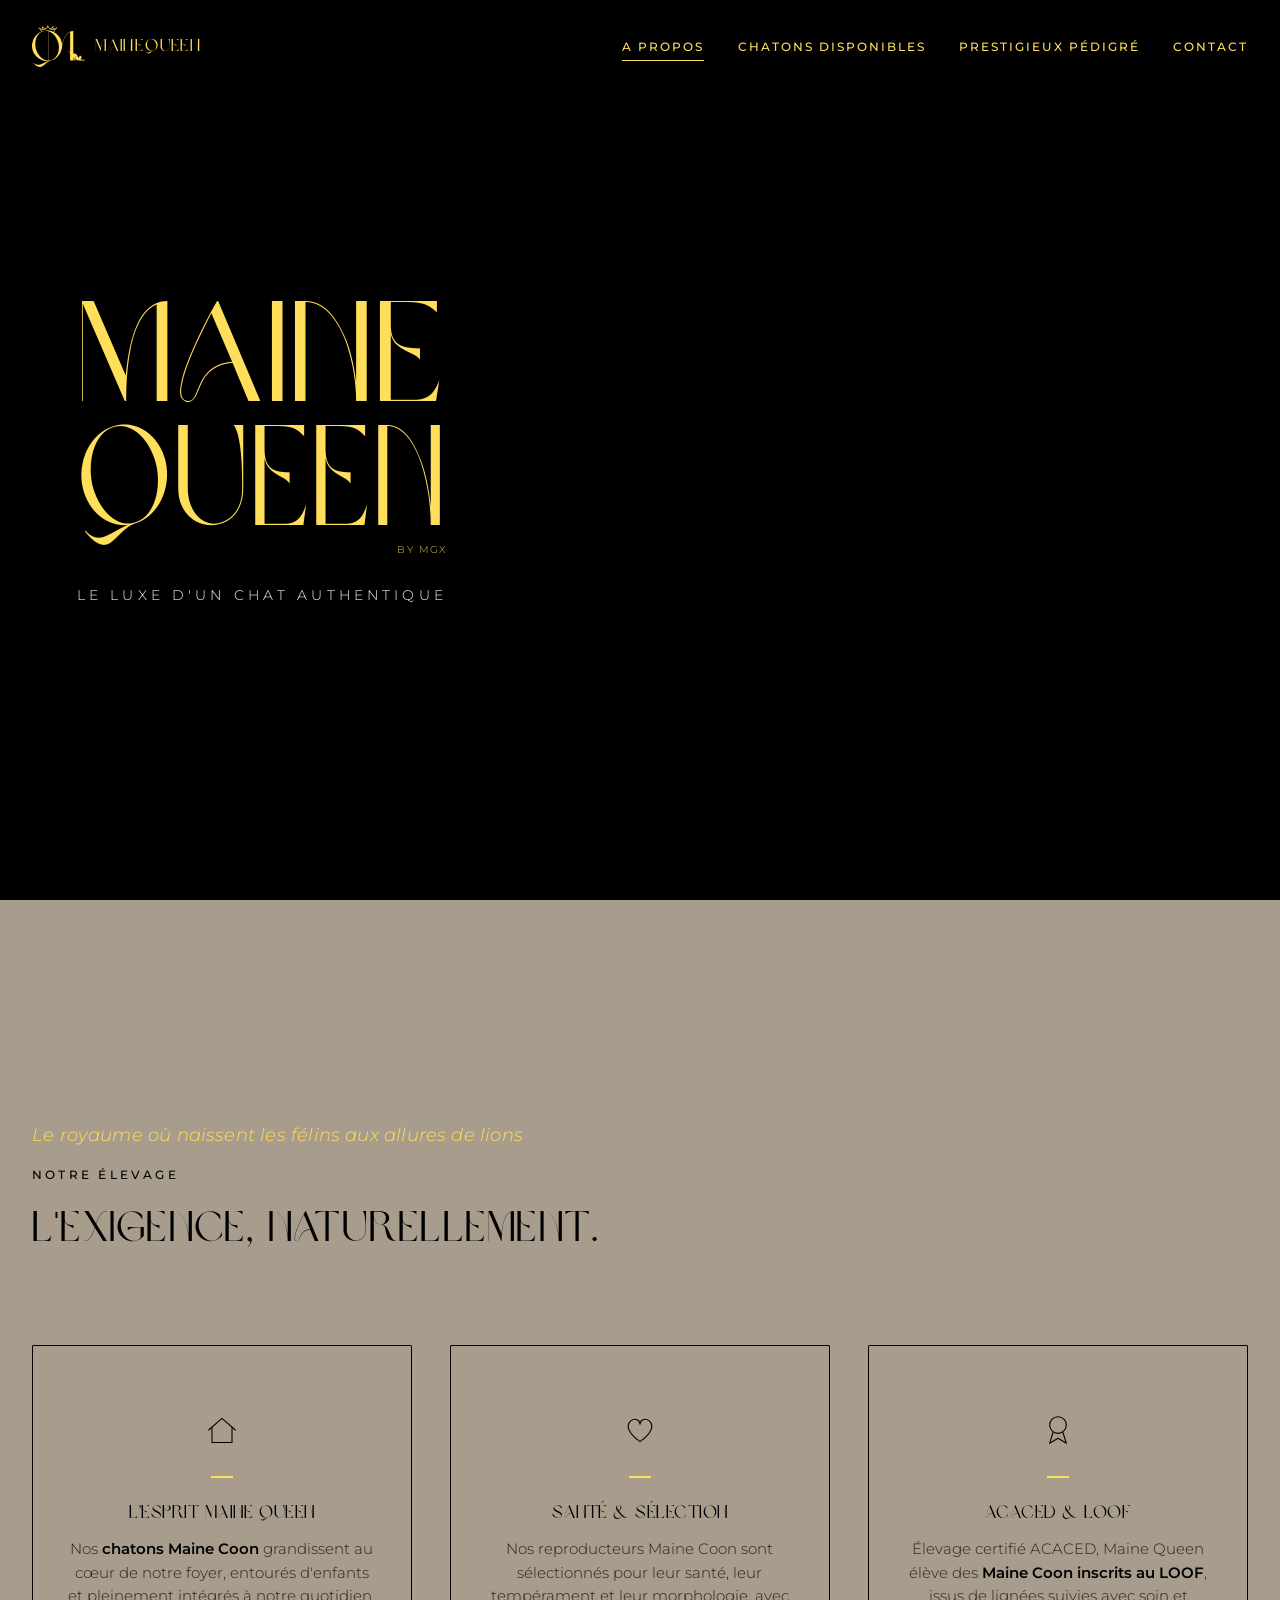
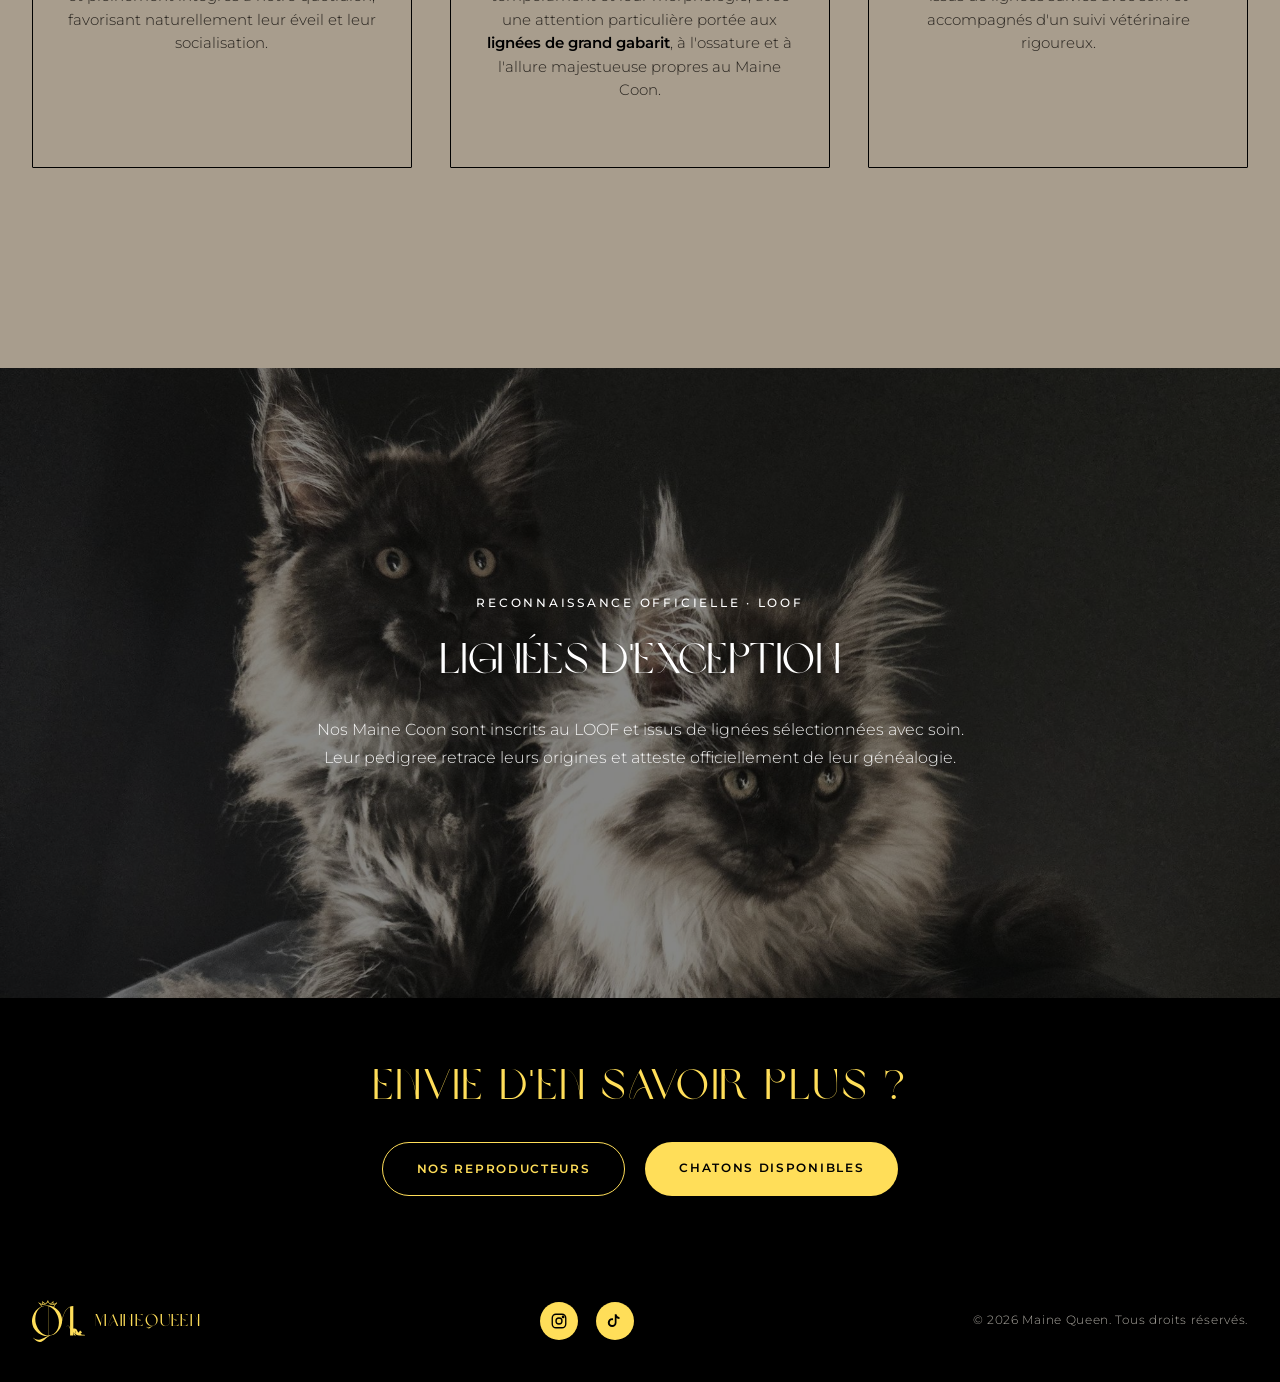
==== commit 7707c8c6: "Ajouter l'e-mail de contact et la phrase de marque Ajoute contact@mainequeen.fr comme lien direct su" ====
--- a/index.html
+++ b/index.html
@@ -7,7 +7,7 @@
 <meta name="description" content="Maine Queen, élevage familial de Maine Coon Black Smoke et Silver, certifié ACACED et LOOF. Découvrez nos reproducteurs et nos prochaines portées.">
 <link rel="icon" type="image/svg+xml" href="images/logo/logo-gold.svg">
 <link rel="preconnect" href="https://fonts.googleapis.com">
-<link rel="stylesheet" href="css/style.css?v=79">
+<link rel="stylesheet" href="css/style.css?v=80">
 </head>
 <body>
 
--- a/css/style.css
+++ b/css/style.css
@@ -926,6 +926,22 @@
 }
 
 /* presence column */
+.contact-direct-email {
+  font-size: 0.95rem;
+  color: var(--color-white);
+  opacity: 0.9;
+  margin-bottom: 20px;
+}
+
+.contact-direct-email a {
+  color: var(--color-gold);
+  text-decoration: underline;
+  text-underline-offset: 3px;
+  transition: color var(--transition);
+}
+
+.contact-direct-email a:hover { color: var(--color-white); }
+
 .contact-presence-text {
   font-size: 0.92rem;
   line-height: 1.7;
